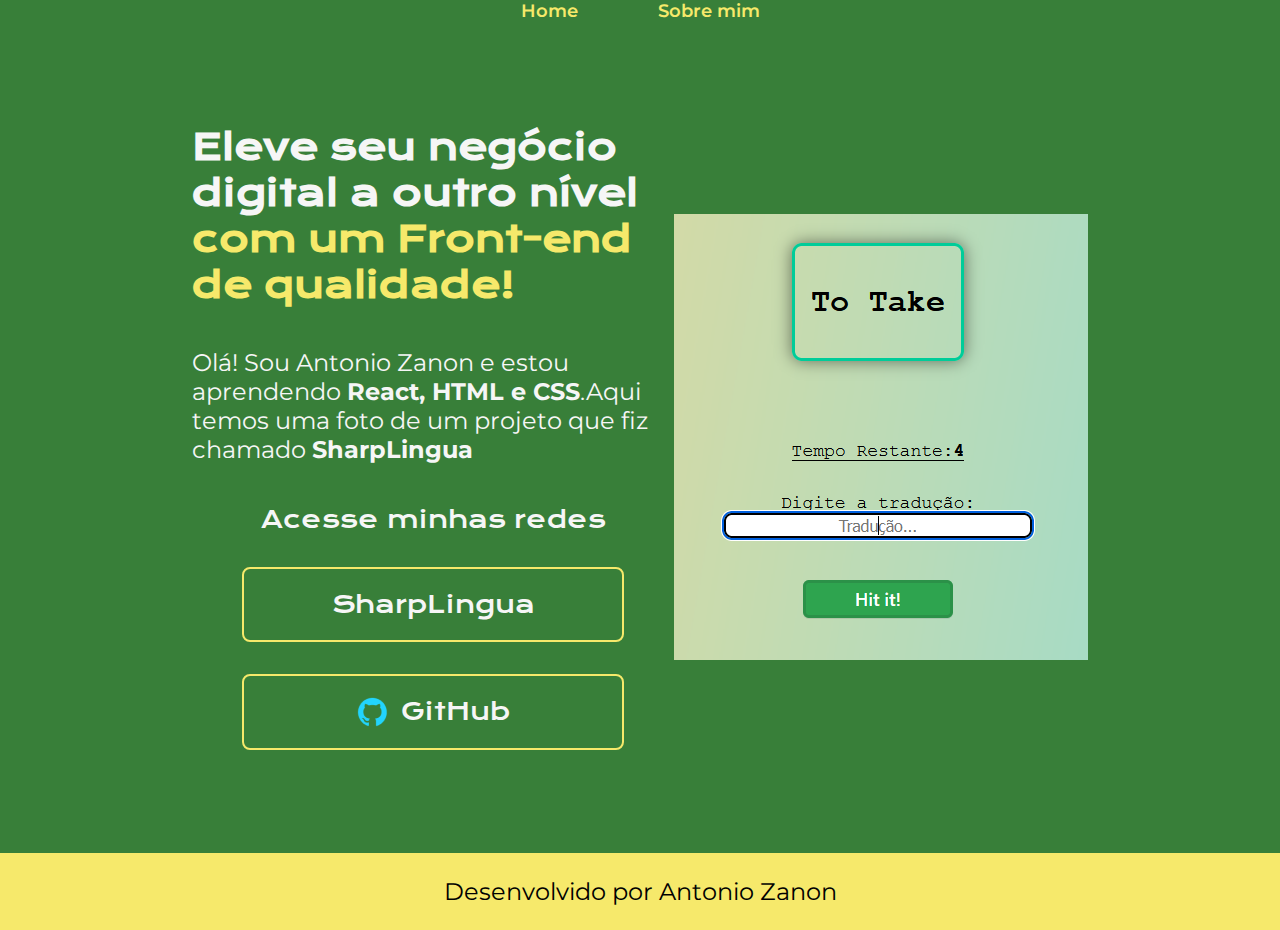
==== index.html @ 748baa7a "Portfolio primeira versao" ====
<!DOCTYPE html>
<html lang="pt-br">
    <head>
        <meta charset="UTF-8"> 
        <meta name="viewport" content="width=device-width, initial-scale=1.0">
        <title>Portifolio</title>
        <link rel="stylesheet" href="styles/style.css">
    </head>
    <body>
        <header class="cabecalho">
            <nav class="cabecalho__menu">
                <a class="cabecalho__menu__link" href="/index.html">Home</a>
                <a class="cabecalho__menu__link" href="/about.html">Sobre mim</a>
            </nav>
        </header>
        <main class="apresentacao">
            <section class="apresentacao__conteudo">
                <h1 class="apresentacao__conteudo__titulo">
                Eleve seu negócio digital a outro nível 
                <strong class="titulo-destaque">com um Front-end de qualidade!
                </strong></h1>
                <p class="apresentacao__conteudo__texto">Olá! Sou Antonio Zanon e estou aprendendo
                <strong>React, HTML e
                CSS</strong>.Aqui temos uma foto de um projeto que fiz chamado
                <strong>SharpLingua</strong></p>
                    <div class="apresentacao__links">
                        <h2 class="apresentacao__links__subtitulo">Acesse minhas redes</h2>
                        <a class="apresentacao__links__link" href="https://iridescent-sawine-52f07a.netlify.app/">SharpLingua</a>
                        <a class="apresentacao__links__link" href="https://github.com/toni50009">
                            <img src="assets/github.png" alt="Icone github">
                            GitHub
                        </a>
                    </div>
            </section>
                <img src="assets/imagem.png" alt="Imagem Portifolio">
        </main>
        <footer class="rodape">
            <p>Desenvolvido por Antonio Zanon</p>
        </footer>
    </body>
</html>
---- styles/style.css ----
@import url('https://fonts.googleapis.com/css2?family=Krona+One&display=swap');
@import url('https://fonts.googleapis.com/css2?family=Krona+One&family=Montserrat:ital,wght@0,100..900;1,100..900&display=swap');


:root {
    --cor-primaria:#387F39;
    --cor-secundaria:#F6E96B;
    --cor-terciaria:#627703;
    --cor-hover-cabecalho:#A2CA71;
    --cor-texto-geral:#F6F6F6;
}

*{
    margin: 0;
    padding: 0;
}

.cabecalho__menu {
    display: flex;
    justify-content: center;
    align-items: center;
    gap: 80px;
}

.cabecalho__menu__link {
    font-family: 'Montserrat', sans-serif;
    font-size: 1.125rem;
    font-weight: 600;
    color: var(--cor-secundaria);
    text-decoration: none;
}

.cabecalho__menu__link:hover {
    color: var(--cor-hover-cabecalho);
}


body{
    box-sizing: border-box;
    background-color: var(--cor-primaria);
    color: var(--cor-texto-geral);
}


.titulo-destaque{
    color: var(--cor-secundaria);
}

.apresentacao{
    margin: 8% 15%;
    display:flex;
    align-items: center;
    justify-content: space-between;
}


.apresentacao__conteudo{
    width: 615px;
    display: flex;
    flex-direction: column;
    gap: 40px;
}

.apresentacao__conteudo__titulo{
    font-size: 36px;
    font-family: "Krona One", sans-serif;
}

.apresentacao__conteudo__texto{
    font-size: 24px;
    font-family: "Montserrat", sans-serif;
}


.apresentacao__links {
    display: flex;
    flex-direction: column;
    align-items: center;
    gap: 32px;
    justify-content: space-between;
}

.apresentacao__links__subtitulo{
    font-family: "Krona One", sans-serif;
    font-weight: 400;
}


.apresentacao__links__link {
    display: flex;
    justify-content: center;
    gap: 12px;
    border: 2px solid var(--cor-secundaria);
    width: 378px;
    padding: 20px 0;
    text-align: center;
    border-radius: 8px;
    font-family: "Krona One", sans-serif;
    font-size: 24px;
    text-decoration: none;
    color: #F6F6F6;
}


.apresentacao__links__link:hover {
    background-color: var(--cor-terciaria);
}


.apresentacao_imagem {
    width: 45%;
    height: 45%;
    border: 2px solid var(--cor-secundaria);
}

.rodape {
    color: black;
    background-color: var(--cor-secundaria);
    padding: 24px;
    font-family: 'Montserrat', sans-serif;
    font-weight: 600px;
    font-size: 24px;
    text-align: center;
}
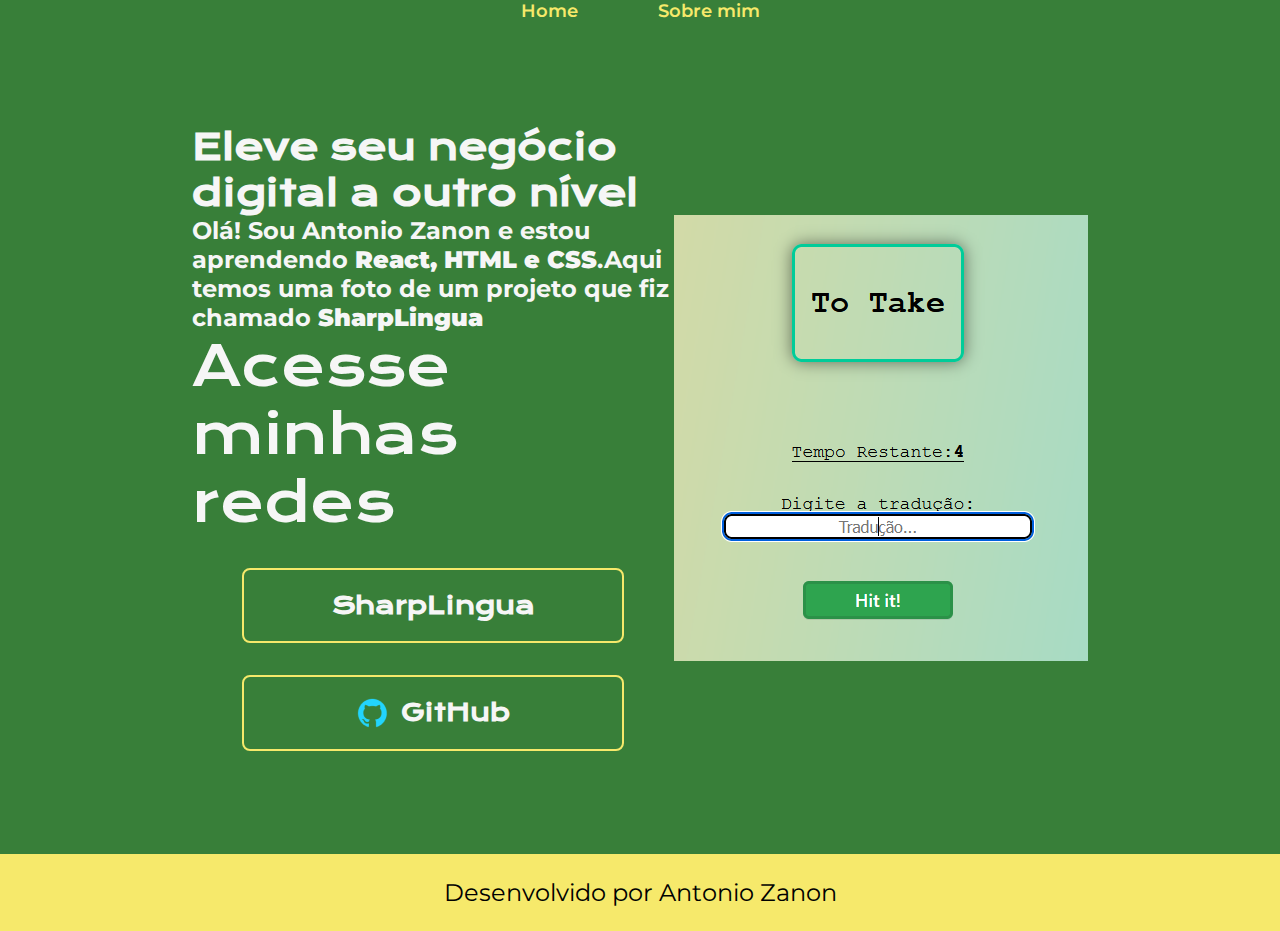
==== commit 93dfd650: "Update index.html" ====
--- a/index.html
+++ b/index.html
@@ -17,8 +17,6 @@
             <section class="apresentacao__conteudo">
                 <h1 class="apresentacao__conteudo__titulo">
                 Eleve seu negócio digital a outro nível 
-                <strong class="titulo-destaque">com um Front-end de qualidade!
-                </strong></h1>
                 <p class="apresentacao__conteudo__texto">Olá! Sou Antonio Zanon e estou aprendendo
                 <strong>React, HTML e
                 CSS</strong>.Aqui temos uma foto de um projeto que fiz chamado
@@ -38,4 +36,4 @@
             <p>Desenvolvido por Antonio Zanon</p>
         </footer>
     </body>
-</html>+</html>
